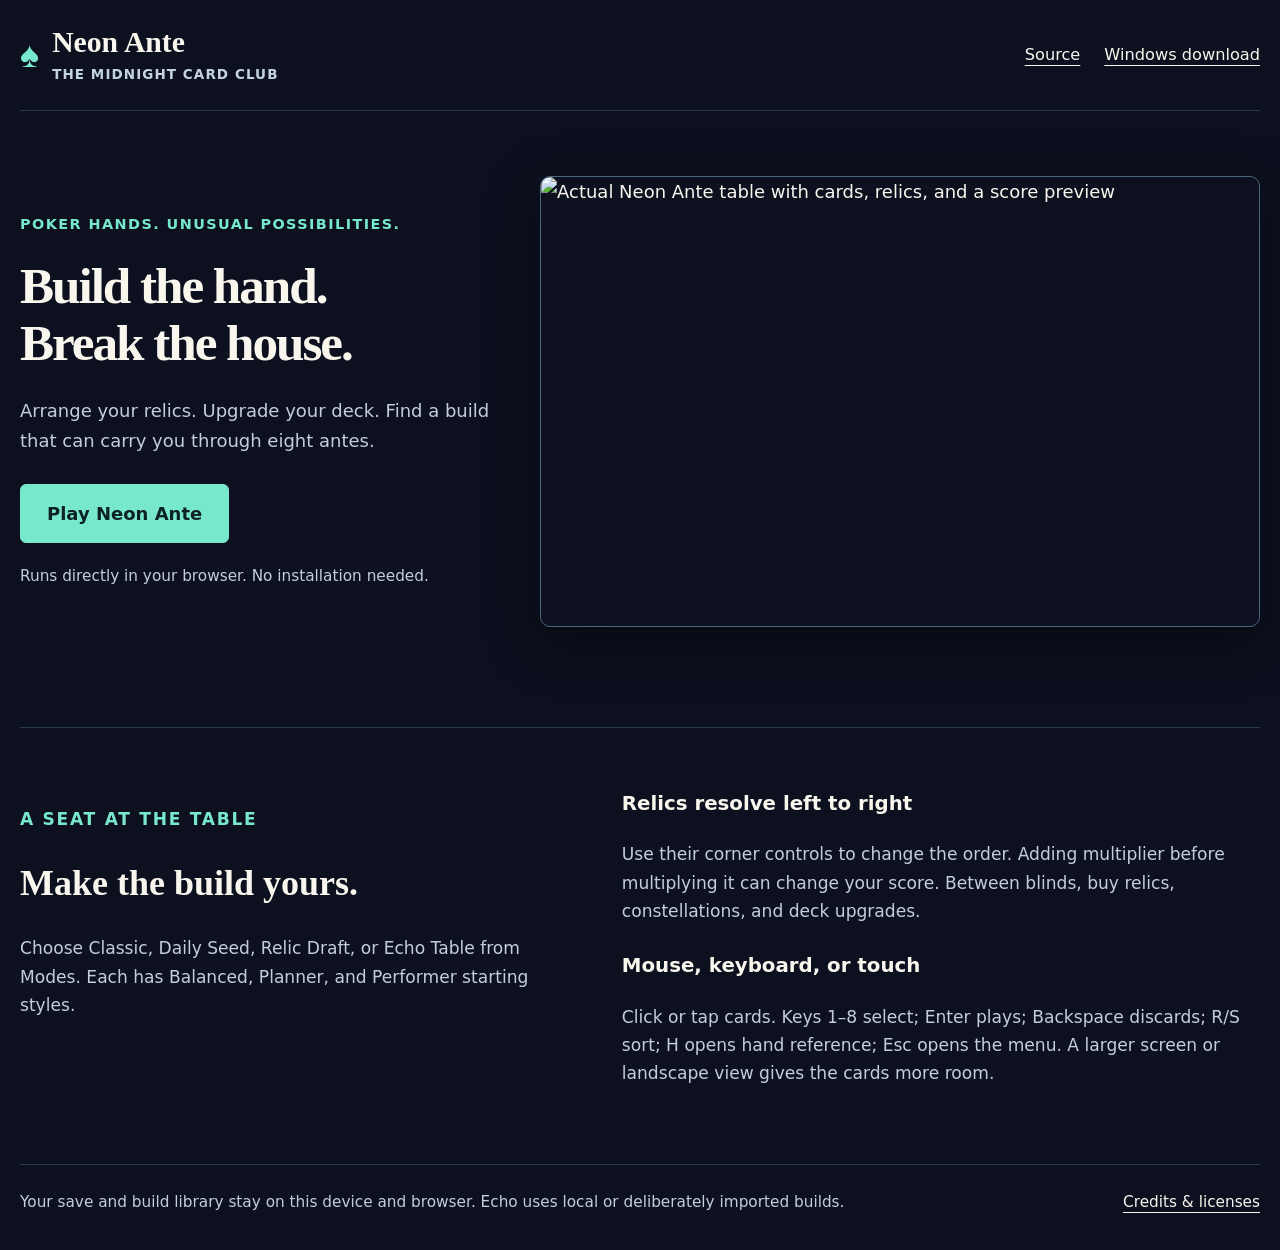
==== web/index.html @ 845fe392 "Add a complete WebAssembly browser edition with local saves" ====
<!doctype html>
<html lang="en"><head><meta charset="utf-8"><meta name="viewport" content="width=device-width,initial-scale=1"><meta name="theme-color" content="#0d111f"><meta name="description" content="Play Neon Ante Poker in your browser. Four run modes, relic synergies, drafting, and a Night Market. Your run saves on this device."><title>Neon Ante Poker — Play in your browser</title><link rel="stylesheet" href="styles.css"><script src="browser.js" defer></script></head>
<body><div class="game-shell"><header><a href="https://github.com/schwjh03/Neon-Ante-Poker" class="brand"><span aria-hidden="true">♠</span><span>Neon Ante<small>THE MIDNIGHT CARD CLUB</small></span></a><nav aria-label="Game links"><a href="https://github.com/schwjh03/Neon-Ante-Poker">Source</a><a href="https://github.com/schwjh03/Neon-Ante-Poker/releases/tag/v1.2.0">Windows download</a></nav></header>
<main><section id="start-screen" class="start-screen"><div class="start-copy"><p class="eyebrow">Poker hands. Unusual possibilities.</p><h1>Build the hand.<br>Break the house.</h1><p>Arrange your relics. Upgrade your deck. Find a build that can carry you through eight antes.</p><button id="play-game" type="button">Play Neon Ante</button><p id="loading-status" role="status">Runs directly in your browser. No installation needed.</p></div><img src="poster.png" alt="Actual Neon Ante table with cards, relics, and a score preview" width="1280" height="800"></section>
<section id="play-screen" hidden><div class="game-toolbar"><p id="storage-note" role="status">Your run stays in this browser.</p><div><button id="export-build" type="button">Export build</button><label class="file-button" for="build-upload">Import build<input type="file" id="build-upload" accept=".neonbuild,text/plain"></label><button id="fullscreen" type="button">Fullscreen</button></div></div><div id="game-frame" class="game-frame"><canvas id="canvas" width="1280" height="800" tabindex="0" aria-label="Neon Ante Poker game. Click cards to select up to five. Enter plays, Backspace discards, R and S sort. Escape opens the menu."></canvas></div><p id="table-status" class="table-status" role="status" aria-live="polite"></p><p id="build-status" role="status"></p></section>
<section class="how-to" aria-labelledby="how-title"><div><p class="eyebrow">A seat at the table</p><h2 id="how-title">Make the build yours.</h2><p>Choose Classic, Daily Seed, Relic Draft, or Echo Table from Modes. Each has Balanced, Planner, and Performer starting styles.</p></div><div><h3>Relics resolve left to right</h3><p>Use their corner controls to change the order. Adding multiplier before multiplying it can change your score. Between blinds, buy relics, constellations, and deck upgrades.</p><h3>Mouse, keyboard, or touch</h3><p>Click or tap cards. Keys 1–8 select; Enter plays; Backspace discards; R/S sort; H opens hand reference; Esc opens the menu. A larger screen or landscape view gives the cards more room.</p></div></section></main>
<footer><p id="browser-note">Your save and build library stay on this device and browser. Echo uses local or deliberately imported builds.</p><a href="THIRD_PARTY.md">Credits &amp; licenses</a></footer></div></body></html>
---- web/styles.css ----
:root{color-scheme:dark;font:18px/1.65 system-ui,Segoe UI,Arial,sans-serif;color:#f8f6ed;background:#0d111f;--mint:#78e8cd;--muted:#c2cddd;--line:#41536d}*{box-sizing:border-box}body{margin:0}a{color:inherit;text-underline-offset:5px}a:hover{color:var(--mint)}button,input{font:inherit}button,.file-button{cursor:pointer}a:focus-visible,button:focus-visible,canvas:focus-visible,.file-button:focus-within{outline:3px solid #80e9d1;outline-offset:4px}[hidden]{display:none!important}.game-shell{width:min(1380px,calc(100% - 40px));margin:auto}header{display:flex;justify-content:space-between;align-items:center;padding:26px 0;gap:24px;border-bottom:1px solid #29394f}.brand{display:flex;gap:13px;align-items:center;text-decoration:none;font:700 1.65rem Georgia,serif}.brand>span:first-child{font-size:2rem;color:var(--mint)}.brand small{display:block;font:650 .75rem/1.5 system-ui;color:#c4d3e4;letter-spacing:.08em;margin-top:5px}nav{display:flex;gap:24px;font-size:.9rem}.start-screen{display:grid;grid-template-columns:.8fr 1.2fr;gap:40px;align-items:center;padding:65px 0}.eyebrow{text-transform:uppercase;font-size:.8rem;letter-spacing:.1em;font-weight:650;color:var(--mint)}h1{font:700 clamp(2.5rem,4vw,4rem)/1.12 Georgia,serif;letter-spacing:-.04em;margin:20px 0 25px}h2{font:700 2rem/1.15 Georgia,serif}h3{font-size:1.1rem}p{color:var(--muted)}.start-copy>p:not(.eyebrow){max-width:480px}.start-screen>img{width:100%;height:auto;box-shadow:0 15px 55px #0007;border:1px solid #4b677b;border-radius:10px}button,.file-button{display:inline-flex;align-items:center;justify-content:center;min-height:46px;padding:10px 17px;border:1px solid #51677f;border-radius:6px;background:#1b2b41;color:#f1f6ff;font-size:.9rem;font-weight:600;text-decoration:none}button:hover,.file-button:hover{background:#2b4660}#play-game{background:var(--mint);border-color:var(--mint);color:#0d2224;padding:14px 26px;min-height:54px;font-size:1rem;margin-top:10px}#play-game:disabled{background:#324c52;color:#c5dad9;cursor:wait}#loading-status{font-size:.85rem;margin-top:21px}.game-toolbar{display:flex;align-items:center;justify-content:space-between;gap:20px;padding:20px 0}.game-toolbar p{font-size:.85rem;margin:0}.game-toolbar>div{display:flex;gap:9px;flex-wrap:wrap}.file-button input{position:absolute;width:1px;height:1px;opacity:0;overflow:hidden}.game-frame{background:#0d111f;border:1px solid #56718a;border-radius:9px;overflow:hidden}canvas{display:block;width:100%;height:auto;aspect-ratio:1.6;touch-action:none}.table-status{font-size:.9rem;color:#daece6;min-height:30px;margin:15px 0 0}#build-status{font-size:.9rem;color:#e6ce91;min-height:24px;margin:8px 0 0}.how-to{display:grid;grid-template-columns:1fr 1.2fr;gap:70px;padding:60px 0;border-top:1px solid #29394f;margin-top:35px}.how-to h3{margin-top:25px}.how-to h3:first-child{margin-top:0}.how-to p{font-size:.95rem}footer{padding:25px 0 35px;border-top:1px solid #29394f;display:flex;align-items:start;gap:35px;justify-content:space-between;font-size:.85rem}footer p{margin:0;max-width:900px}.game-frame:fullscreen{display:flex;align-items:center;justify-content:center;border:0;border-radius:0}.game-frame:fullscreen canvas{width:min(100vw,160vh);height:auto;max-height:100vh;object-fit:contain}@media(max-width:950px){.start-screen{grid-template-columns:1fr;gap:35px;padding:40px 0}.start-copy{max-width:650px}.how-to{gap:35px}.game-toolbar{display:block}.game-toolbar>div{margin-top:14px}nav{flex-wrap:wrap;gap:12px 20px}}@media(max-width:600px){.game-shell{width:calc(100% - 24px)}header{display:block;padding:20px 0}nav{margin-top:20px}.brand{font-size:1.5rem}h1{font-size:2.8rem}.how-to{grid-template-columns:1fr;gap:20px;padding:35px 0}.game-toolbar button,.file-button{font-size:.85rem;padding:9px 13px}footer{display:block}footer a{display:inline-block;margin-top:18px}.table-status{font-size:.85rem}}@media(prefers-reduced-motion:reduce){*{scroll-behavior:auto!important}}
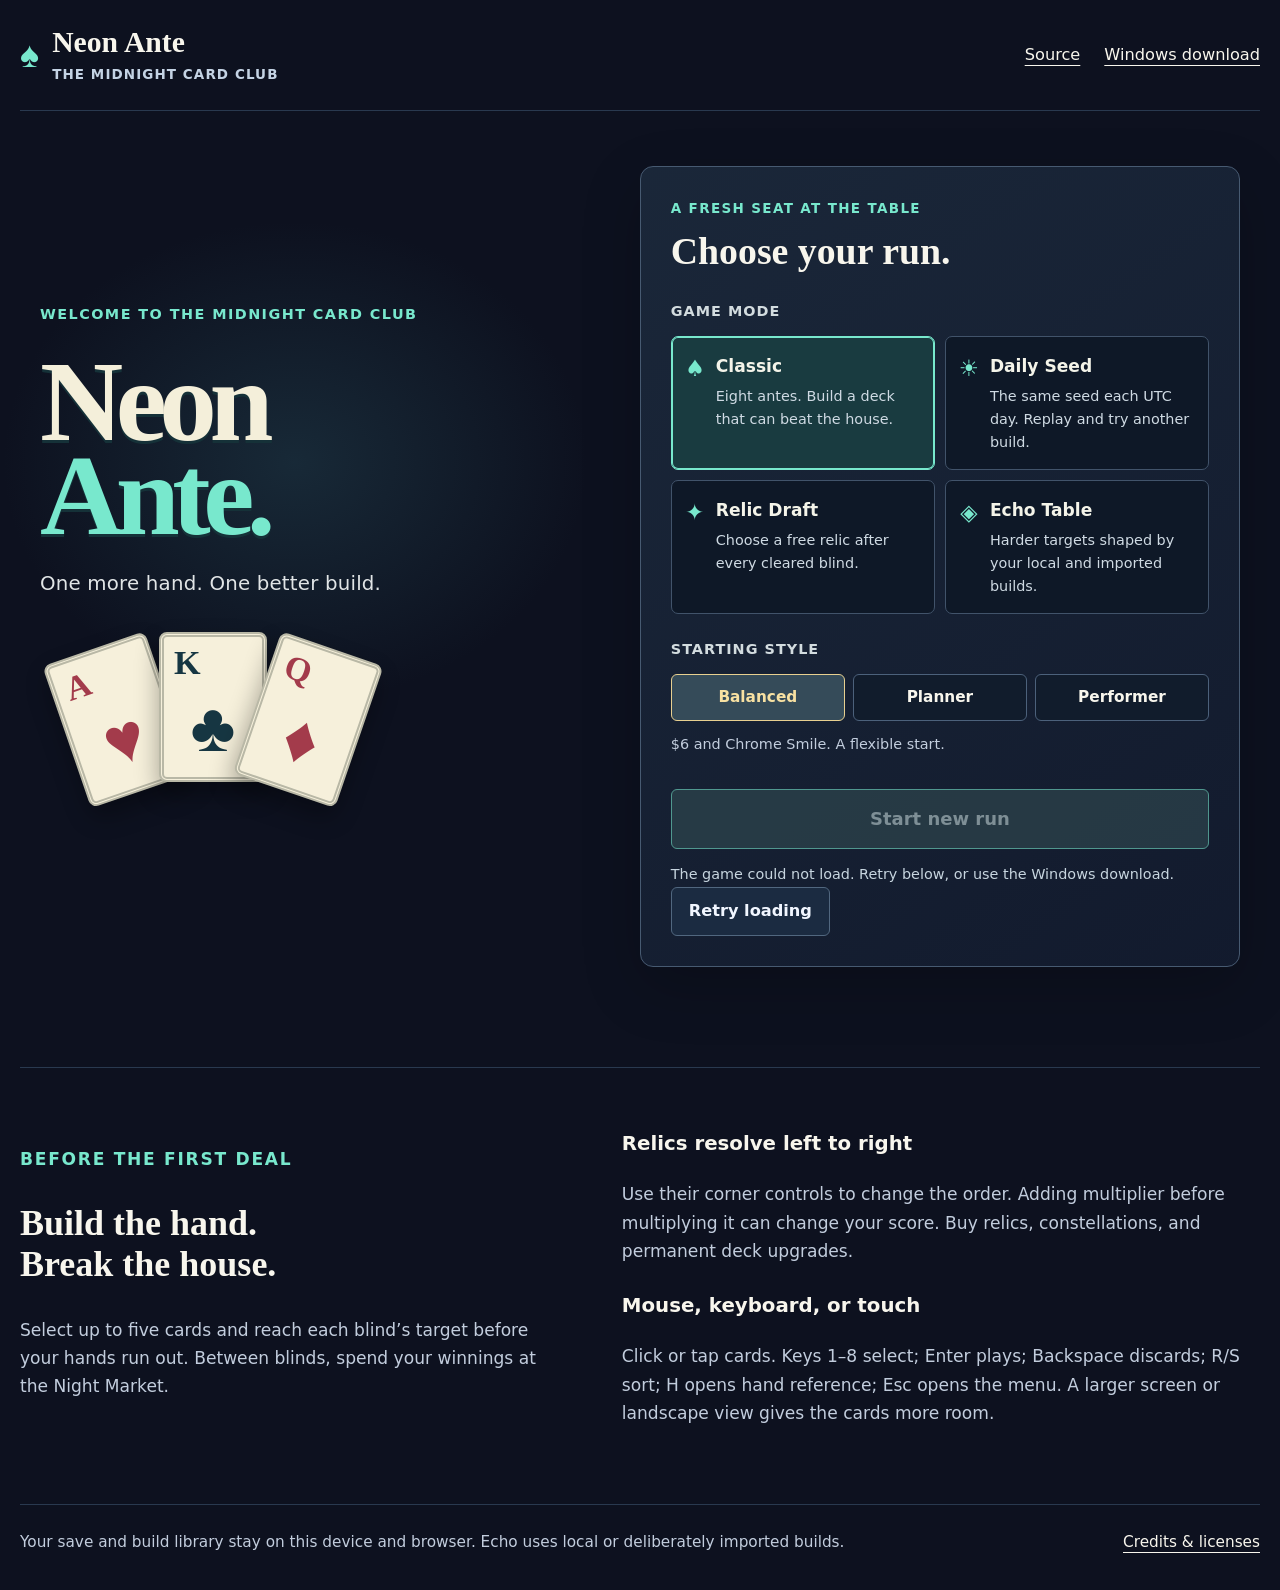
==== commit 53140aa4: "Add a proper browser title menu and explicit run selection" ====
--- a/web/index.html
+++ b/web/index.html
@@ -1,7 +1,37 @@
 <!doctype html>
-<html lang="en"><head><meta charset="utf-8"><meta name="viewport" content="width=device-width,initial-scale=1"><meta name="theme-color" content="#0d111f"><meta name="description" content="Play Neon Ante Poker in your browser. Four run modes, relic synergies, drafting, and a Night Market. Your run saves on this device."><title>Neon Ante Poker — Play in your browser</title><link rel="stylesheet" href="styles.css"><script src="browser.js" defer></script></head>
-<body><div class="game-shell"><header><a href="https://github.com/schwjh03/Neon-Ante-Poker" class="brand"><span aria-hidden="true">♠</span><span>Neon Ante<small>THE MIDNIGHT CARD CLUB</small></span></a><nav aria-label="Game links"><a href="https://github.com/schwjh03/Neon-Ante-Poker">Source</a><a href="https://github.com/schwjh03/Neon-Ante-Poker/releases/tag/v1.2.0">Windows download</a></nav></header>
-<main><section id="start-screen" class="start-screen"><div class="start-copy"><p class="eyebrow">Poker hands. Unusual possibilities.</p><h1>Build the hand.<br>Break the house.</h1><p>Arrange your relics. Upgrade your deck. Find a build that can carry you through eight antes.</p><button id="play-game" type="button">Play Neon Ante</button><p id="loading-status" role="status">Runs directly in your browser. No installation needed.</p></div><img src="poster.png" alt="Actual Neon Ante table with cards, relics, and a score preview" width="1280" height="800"></section>
-<section id="play-screen" hidden><div class="game-toolbar"><p id="storage-note" role="status">Your run stays in this browser.</p><div><button id="export-build" type="button">Export build</button><label class="file-button" for="build-upload">Import build<input type="file" id="build-upload" accept=".neonbuild,text/plain"></label><button id="fullscreen" type="button">Fullscreen</button></div></div><div id="game-frame" class="game-frame"><canvas id="canvas" width="1280" height="800" tabindex="0" aria-label="Neon Ante Poker game. Click cards to select up to five. Enter plays, Backspace discards, R and S sort. Escape opens the menu."></canvas></div><p id="table-status" class="table-status" role="status" aria-live="polite"></p><p id="build-status" role="status"></p></section>
-<section class="how-to" aria-labelledby="how-title"><div><p class="eyebrow">A seat at the table</p><h2 id="how-title">Make the build yours.</h2><p>Choose Classic, Daily Seed, Relic Draft, or Echo Table from Modes. Each has Balanced, Planner, and Performer starting styles.</p></div><div><h3>Relics resolve left to right</h3><p>Use their corner controls to change the order. Adding multiplier before multiplying it can change your score. Between blinds, buy relics, constellations, and deck upgrades.</p><h3>Mouse, keyboard, or touch</h3><p>Click or tap cards. Keys 1–8 select; Enter plays; Backspace discards; R/S sort; H opens hand reference; Esc opens the menu. A larger screen or landscape view gives the cards more room.</p></div></section></main>
-<footer><p id="browser-note">Your save and build library stay on this device and browser. Echo uses local or deliberately imported builds.</p><a href="THIRD_PARTY.md">Credits &amp; licenses</a></footer></div></body></html>
+<html lang="en">
+<head>
+<meta charset="utf-8"><meta name="viewport" content="width=device-width,initial-scale=1"><meta name="theme-color" content="#0d111f">
+<meta name="description" content="Play Neon Ante Poker. Choose your mode, build your deck, and break the house. Your run saves in this browser.">
+<title>Neon Ante Poker — The Midnight Card Club</title>
+<link rel="stylesheet" href="styles.css?v=title-1"><script src="browser.js?v=title-1" defer></script>
+</head>
+<body><div class="game-shell">
+<header><a href="https://github.com/schwjh03/Neon-Ante-Poker" class="brand"><span aria-hidden="true">♠</span><span>Neon Ante<small>THE MIDNIGHT CARD CLUB</small></span></a><nav aria-label="Game links"><a href="https://github.com/schwjh03/Neon-Ante-Poker">Source</a><a href="https://github.com/schwjh03/Neon-Ante-Poker/releases/tag/v1.2.0">Windows download</a></nav></header>
+<main>
+<section id="start-screen" class="start-screen" aria-labelledby="title-heading">
+<div class="start-copy">
+<p class="eyebrow">Welcome to the midnight card club</p>
+<h1 id="title-heading">Neon<br><em>Ante.</em></h1>
+<p class="title-tagline">One more hand. One better build.</p>
+<div class="card-fan" aria-hidden="true"><span class="title-card red">A<small>♥</small></span><span class="title-card">K<small>♣</small></span><span class="title-card red">Q<small>♦</small></span></div>
+<div id="saved-run" class="saved-run" hidden><span class="eyebrow">Your table is waiting</span><p id="save-summary"></p><button id="continue-run" type="button">Continue saved run</button></div>
+<p id="no-save" class="save-hint" hidden>No saved run yet. Choose your mode to take a seat.</p>
+</div>
+<div class="run-picker"><p class="eyebrow">A fresh seat at the table</p><h2>Choose your run.</h2>
+<fieldset class="mode-options"><legend>Game mode</legend>
+<label class="mode-option"><input type="radio" name="mode" value="0" checked><span class="mode-mark" aria-hidden="true">♠</span><span><strong>Classic</strong><small>Eight antes. Build a deck that can beat the house.</small></span></label>
+<label class="mode-option"><input type="radio" name="mode" value="1"><span class="mode-mark" aria-hidden="true">☀</span><span><strong>Daily Seed</strong><small>The same seed each UTC day. Replay and try another build.</small></span></label>
+<label class="mode-option"><input type="radio" name="mode" value="2"><span class="mode-mark" aria-hidden="true">✦</span><span><strong>Relic Draft</strong><small>Choose a free relic after every cleared blind.</small></span></label>
+<label class="mode-option"><input type="radio" name="mode" value="3"><span class="mode-mark" aria-hidden="true">◈</span><span><strong>Echo Table</strong><small>Harder targets shaped by your local and imported builds.</small></span></label>
+</fieldset>
+<fieldset class="starter-options"><legend>Starting style</legend>
+<label><input type="radio" name="starter" value="0" checked><span>Balanced</span></label><label><input type="radio" name="starter" value="1"><span>Planner</span></label><label><input type="radio" name="starter" value="2"><span>Performer</span></label>
+</fieldset>
+<p id="starter-description" class="starter-description">$6 and Chrome Smile. A flexible start.</p>
+<button id="play-game" type="button" disabled>Start new run</button><p id="loading-status" role="status">Loading the card club…</p><button id="retry-load" type="button" hidden>Retry loading</button>
+</div></section>
+<dialog id="replace-run" aria-labelledby="replace-heading" aria-describedby="replace-description"><p class="eyebrow">A new beginning</p><h2 id="replace-heading">Replace your saved run?</h2><p id="replace-description">Starting a new run replaces your current progress. Your saved build library stays available.</p><p id="new-run-summary"></p><div class="dialog-actions"><button id="cancel-new-run" type="button">Keep saved run</button><button id="confirm-new-run" class="primary" type="button">Start new run</button></div></dialog>
+<section id="play-screen" hidden aria-label="Game table"><div class="game-toolbar"><p id="storage-note" role="status">Your run stays in this browser.</p><div><button id="title-menu" type="button">Main menu</button><button id="export-build" type="button">Export build</button><label class="file-button" for="build-upload">Import build<input type="file" id="build-upload" accept=".neonbuild,text/plain"></label><button id="fullscreen" type="button">Fullscreen</button></div></div><div id="game-frame" class="game-frame"><canvas id="canvas" width="1280" height="800" tabindex="0" aria-label="Neon Ante Poker game. Click cards to select up to five. Enter plays, Backspace discards, R and S sort. Escape opens the menu."></canvas></div><p id="table-status" class="table-status" role="status" aria-live="polite"></p><p id="build-status" role="status"></p></section>
+<section class="how-to" aria-labelledby="how-title"><div><p class="eyebrow">Before the first deal</p><h2 id="how-title">Build the hand.<br>Break the house.</h2><p>Select up to five cards and reach each blind’s target before your hands run out. Between blinds, spend your winnings at the Night Market.</p></div><div><h3>Relics resolve left to right</h3><p>Use their corner controls to change the order. Adding multiplier before multiplying it can change your score. Buy relics, constellations, and permanent deck upgrades.</p><h3>Mouse, keyboard, or touch</h3><p>Click or tap cards. Keys 1–8 select; Enter plays; Backspace discards; R/S sort; H opens hand reference; Esc opens the menu. A larger screen or landscape view gives the cards more room.</p></div></section>
+</main><footer><p>Your save and build library stay on this device and browser. Echo uses local or deliberately imported builds.</p><a href="THIRD_PARTY.md">Credits &amp; licenses</a></footer></div></body></html>
--- a/web/styles.css
+++ b/web/styles.css
@@ -1 +1,57 @@
 :root{color-scheme:dark;font:18px/1.65 system-ui,Segoe UI,Arial,sans-serif;color:#f8f6ed;background:#0d111f;--mint:#78e8cd;--muted:#c2cddd;--line:#41536d}*{box-sizing:border-box}body{margin:0}a{color:inherit;text-underline-offset:5px}a:hover{color:var(--mint)}button,input{font:inherit}button,.file-button{cursor:pointer}a:focus-visible,button:focus-visible,canvas:focus-visible,.file-button:focus-within{outline:3px solid #80e9d1;outline-offset:4px}[hidden]{display:none!important}.game-shell{width:min(1380px,calc(100% - 40px));margin:auto}header{display:flex;justify-content:space-between;align-items:center;padding:26px 0;gap:24px;border-bottom:1px solid #29394f}.brand{display:flex;gap:13px;align-items:center;text-decoration:none;font:700 1.65rem Georgia,serif}.brand>span:first-child{font-size:2rem;color:var(--mint)}.brand small{display:block;font:650 .75rem/1.5 system-ui;color:#c4d3e4;letter-spacing:.08em;margin-top:5px}nav{display:flex;gap:24px;font-size:.9rem}.start-screen{display:grid;grid-template-columns:.8fr 1.2fr;gap:40px;align-items:center;padding:65px 0}.eyebrow{text-transform:uppercase;font-size:.8rem;letter-spacing:.1em;font-weight:650;color:var(--mint)}h1{font:700 clamp(2.5rem,4vw,4rem)/1.12 Georgia,serif;letter-spacing:-.04em;margin:20px 0 25px}h2{font:700 2rem/1.15 Georgia,serif}h3{font-size:1.1rem}p{color:var(--muted)}.start-copy>p:not(.eyebrow){max-width:480px}.start-screen>img{width:100%;height:auto;box-shadow:0 15px 55px #0007;border:1px solid #4b677b;border-radius:10px}button,.file-button{display:inline-flex;align-items:center;justify-content:center;min-height:46px;padding:10px 17px;border:1px solid #51677f;border-radius:6px;background:#1b2b41;color:#f1f6ff;font-size:.9rem;font-weight:600;text-decoration:none}button:hover,.file-button:hover{background:#2b4660}#play-game{background:var(--mint);border-color:var(--mint);color:#0d2224;padding:14px 26px;min-height:54px;font-size:1rem;margin-top:10px}#play-game:disabled{background:#324c52;color:#c5dad9;cursor:wait}#loading-status{font-size:.85rem;margin-top:21px}.game-toolbar{display:flex;align-items:center;justify-content:space-between;gap:20px;padding:20px 0}.game-toolbar p{font-size:.85rem;margin:0}.game-toolbar>div{display:flex;gap:9px;flex-wrap:wrap}.file-button input{position:absolute;width:1px;height:1px;opacity:0;overflow:hidden}.game-frame{background:#0d111f;border:1px solid #56718a;border-radius:9px;overflow:hidden}canvas{display:block;width:100%;height:auto;aspect-ratio:1.6;touch-action:none}.table-status{font-size:.9rem;color:#daece6;min-height:30px;margin:15px 0 0}#build-status{font-size:.9rem;color:#e6ce91;min-height:24px;margin:8px 0 0}.how-to{display:grid;grid-template-columns:1fr 1.2fr;gap:70px;padding:60px 0;border-top:1px solid #29394f;margin-top:35px}.how-to h3{margin-top:25px}.how-to h3:first-child{margin-top:0}.how-to p{font-size:.95rem}footer{padding:25px 0 35px;border-top:1px solid #29394f;display:flex;align-items:start;gap:35px;justify-content:space-between;font-size:.85rem}footer p{margin:0;max-width:900px}.game-frame:fullscreen{display:flex;align-items:center;justify-content:center;border:0;border-radius:0}.game-frame:fullscreen canvas{width:min(100vw,160vh);height:auto;max-height:100vh;object-fit:contain}@media(max-width:950px){.start-screen{grid-template-columns:1fr;gap:35px;padding:40px 0}.start-copy{max-width:650px}.how-to{gap:35px}.game-toolbar{display:block}.game-toolbar>div{margin-top:14px}nav{flex-wrap:wrap;gap:12px 20px}}@media(max-width:600px){.game-shell{width:calc(100% - 24px)}header{display:block;padding:20px 0}nav{margin-top:20px}.brand{font-size:1.5rem}h1{font-size:2.8rem}.how-to{grid-template-columns:1fr;gap:20px;padding:35px 0}.game-toolbar button,.file-button{font-size:.85rem;padding:9px 13px}footer{display:block}footer a{display:inline-block;margin-top:18px}.table-status{font-size:.85rem}}@media(prefers-reduced-motion:reduce){*{scroll-behavior:auto!important}}
+
+/* Title screen: the table stays hidden and paused until the player chooses a run. */
+.start-screen{grid-template-columns:minmax(0,.85fr) minmax(0,1fr);gap:clamp(40px,7vw,110px);padding:55px 20px 65px;align-items:center}
+.start-copy{position:relative;min-width:0}
+.start-copy:before{content:"";position:absolute;inset:-70px -40px 25%;z-index:-1;background:radial-gradient(ellipse,#25485670,transparent 70%);pointer-events:none}
+#title-heading{font:700 clamp(5rem,9vw,8rem)/.82 Georgia,serif;letter-spacing:-.065em;margin:27px 0 25px;color:#f4efda;text-shadow:0 3px #153138}
+#title-heading em{color:var(--mint);font-style:normal}
+.title-tagline{font-size:1.1rem;color:#e1e5e6;letter-spacing:.01em}
+.card-fan{height:190px;position:relative;margin:32px 0 22px;max-width:350px;isolation:isolate}
+.title-card{position:absolute;left:58px;top:7px;width:108px;height:150px;border-radius:8px;background:#f6f0db;color:#163642;border:5px double #b9b8a6;box-shadow:0 12px 25px #0005;font:700 1.9rem Georgia,serif;padding:7px 10px;transform:rotate(-19deg);transform-origin:50% 120%;user-select:none}
+.title-card small{display:block;text-align:center;font-size:3.8rem;margin-top:12px;line-height:1}
+.title-card:nth-child(2){left:119px;top:0;transform:rotate(0deg)}
+.title-card:nth-child(3){left:180px;top:7px;transform:rotate(19deg)}
+.title-card.red{color:#a33b4b}
+.saved-run{padding:20px 0 0;border-top:1px solid #42576c;max-width:450px}
+.saved-run p{font-size:.9rem;margin:10px 0 16px;color:#dbe6ed;line-height:1.7}
+#continue-run{width:100%;color:#091c22;background:#e8d090;border-color:#e8d090;min-height:52px;font-size:1rem}
+#continue-run:hover{background:#fae5ad}
+.save-hint{font-size:.9rem;max-width:350px}
+.run-picker{background:linear-gradient(145deg,#1c293ce6,#131b2fe6);border:1px solid #475a71;border-radius:13px;padding:30px;box-shadow:0 20px 60px #0003;min-width:0}
+.run-picker>.eyebrow{margin:0 0 10px;font-size:.75rem}
+.run-picker h2{font-size:2.1rem;margin:0 0 27px}
+fieldset{border:0;padding:0;margin:0;min-width:0}
+legend{padding:0;margin-bottom:12px;font-size:.8rem;color:#d3dcdf;font-weight:650;letter-spacing:.07em;text-transform:uppercase}
+.mode-options{display:grid;grid-template-columns:1fr 1fr;gap:10px}
+.mode-option{display:flex;position:relative;align-items:flex-start;gap:10px;border:1px solid #41536a;border-radius:7px;padding:15px 12px;cursor:pointer;background:#0e1827;min-height:122px;transition:border-color .15s,background .15s}
+.mode-option:hover{border-color:#92bfb9;background:#182c38}
+.mode-option:has(input:checked){border-color:var(--mint);background:#193b40;box-shadow:inset 0 0 0 1px var(--mint)}
+.mode-option input,.starter-options input{position:absolute;opacity:0;width:1px;height:1px}
+.mode-option:has(input:focus-visible),.starter-options label:has(input:focus-visible){outline:3px solid #e8d090;outline-offset:4px}
+.mode-mark{color:var(--mint);font-size:1.25rem;line-height:1.5;width:22px;flex-shrink:0;text-align:center}
+.mode-option strong{font-size:.95rem;display:block;color:#f4f4e9;margin-bottom:5px}
+.mode-option small{display:block;color:#cfdae3;font-size:.8rem;line-height:1.6}
+.starter-options{display:flex;gap:8px;margin-top:24px}
+.starter-options label{position:relative;flex:1;cursor:pointer;min-width:0;border:1px solid #4c617b;border-radius:6px;text-align:center;background:#111c2c}
+.starter-options span{display:block;font-size:.85rem;padding:10px 6px;font-weight:600}
+.starter-options label:has(input:checked){background:#354b59;border-color:#e8d090;color:#f8e1a2}
+.starter-description{font-size:.8rem;line-height:1.6;min-height:44px;margin:12px 0}
+#play-game{display:block;width:100%;margin:0;font-size:1rem;min-height:54px}
+#play-game:hover:not(:disabled){background:#9df5df}
+#loading-status{font-size:.8rem;line-height:1.6;min-height:24px;margin:14px 0 0;color:#c7d5df}
+button:disabled{opacity:.6;cursor:wait}
+#replace-run{color:#f8f6ed;background:#192539;border:1px solid #688399;border-radius:12px;padding:32px;width:min(540px,calc(100% - 32px));box-shadow:0 25px 100px #0008}
+#replace-run::backdrop{background:#060a18c9;backdrop-filter:blur(5px)}
+#replace-run h2{font-size:1.8rem;margin:15px 0 20px}
+#replace-run p{font-size:.95rem}
+#new-run-summary{padding:14px;border:1px solid #567184;border-radius:6px;color:#f0da9f}
+.dialog-actions{display:flex;flex-wrap:wrap;gap:12px;margin-top:25px;justify-content:flex-end}
+.dialog-actions .primary{background:var(--mint);color:#102b31;border-color:var(--mint)}
+.is-playing .how-to,.is-playing footer{display:none}
+.is-playing header{padding:14px 0}
+.game-toolbar>div{justify-content:flex-end}
+@media(max-width:1050px){.start-screen{gap:35px;padding:45px 0}.run-picker{padding:24px}.mode-options{grid-template-columns:1fr}.mode-option{min-height:0;padding:11px 12px}.mode-option strong{margin-bottom:2px}.card-fan{margin-top:40px}}
+@media(max-width:720px){.start-screen{grid-template-columns:1fr;padding:35px 0;gap:30px}.start-copy{display:flex;flex-direction:column;align-items:center;text-align:center}.start-copy>.eyebrow{font-size:.7rem;margin:0}#title-heading{font-size:5rem;line-height:.9;margin:22px 0 14px}#title-heading br{display:none}#title-heading em:before{content:" "}.title-tagline{font-size:.95rem;margin:0}.card-fan{display:none}.saved-run{margin:24px 0 0;width:100%;max-width:none;padding-top:18px}.saved-run .eyebrow{font-size:.75rem}.saved-run p{margin:7px 0 13px}.save-hint{margin:18px 0 0}.run-picker{padding:22px}.mode-options{grid-template-columns:1fr 1fr}.mode-option{display:block;padding:13px;min-height:155px}.mode-mark{display:block;margin-bottom:5px}.starter-options span{font-size:.8rem}.run-picker h2{font-size:1.8rem;margin-bottom:22px}.starter-description{min-height:52px}.game-toolbar>div{justify-content:flex-start}.game-toolbar button{font-size:.75rem}.is-playing nav{display:none}.is-playing header{padding:10px 0}.is-playing .brand{font-size:1.2rem}.is-playing .brand small{font-size:.65rem}.is-playing .game-toolbar{padding:12px 0}}
+@media(prefers-reduced-motion:reduce){.mode-option{transition:none}}
+@media(max-width:720px){.start-copy:before{inset:-20px 0 0}#title-heading{font-size:clamp(2.6rem,13vw,5rem);max-width:100%}}
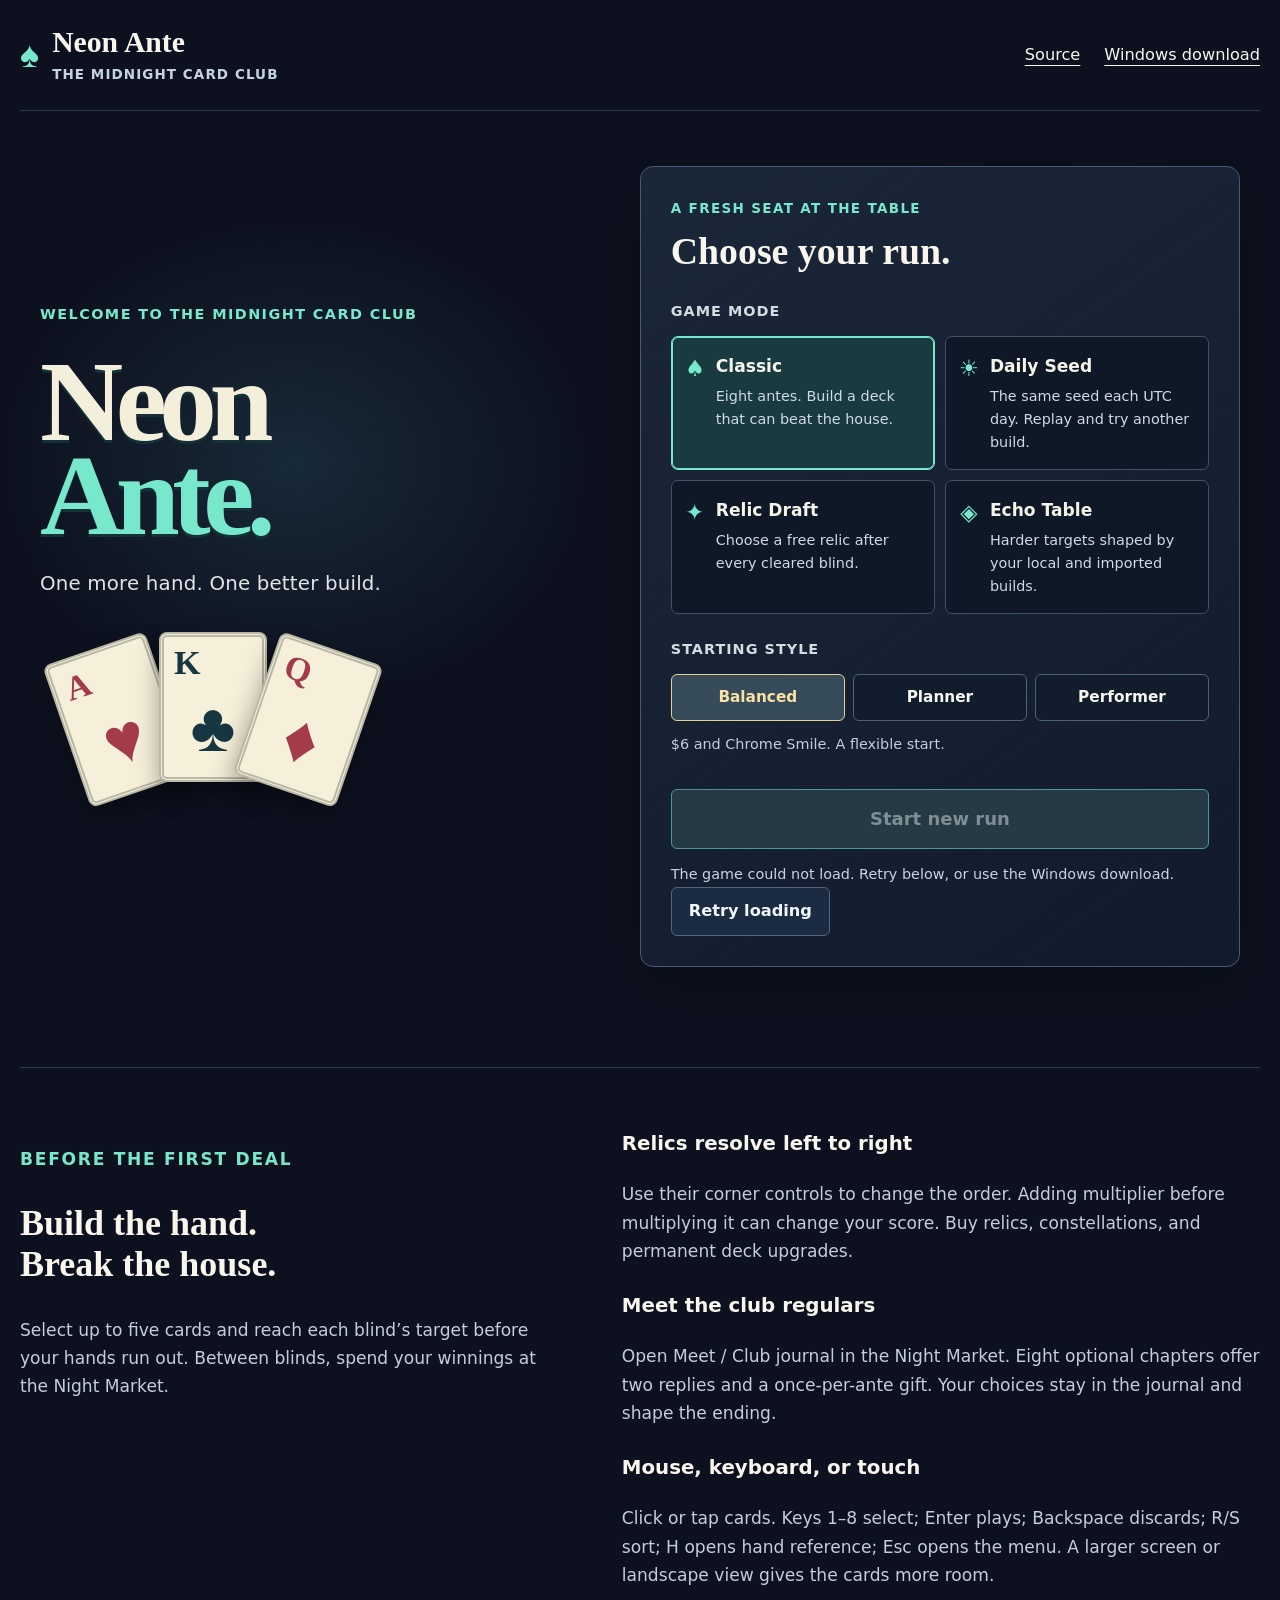
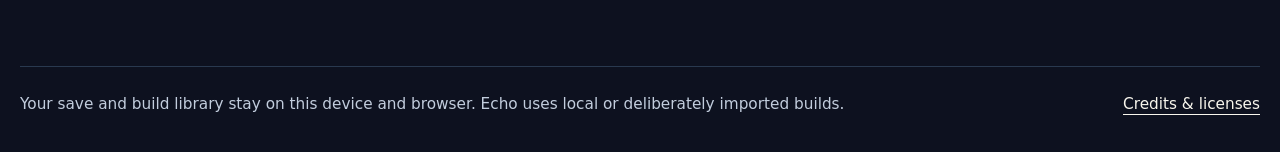
==== commit 942d64ad: "Add eight branching Midnight Club story chapters" ====
--- a/web/index.html
+++ b/web/index.html
@@ -4,10 +4,10 @@
 <meta charset="utf-8"><meta name="viewport" content="width=device-width,initial-scale=1"><meta name="theme-color" content="#0d111f">
 <meta name="description" content="Play Neon Ante Poker. Choose your mode, build your deck, and break the house. Your run saves in this browser.">
 <title>Neon Ante Poker — The Midnight Card Club</title>
-<link rel="stylesheet" href="styles.css?v=title-1"><script src="browser.js?v=title-1" defer></script>
+<link rel="stylesheet" href="styles.css?v=club-story-1"><script src="browser.js?v=club-story-1" defer></script>
 </head>
 <body><div class="game-shell">
-<header><a href="https://github.com/schwjh03/Neon-Ante-Poker" class="brand"><span aria-hidden="true">♠</span><span>Neon Ante<small>THE MIDNIGHT CARD CLUB</small></span></a><nav aria-label="Game links"><a href="https://github.com/schwjh03/Neon-Ante-Poker">Source</a><a href="https://github.com/schwjh03/Neon-Ante-Poker/releases/tag/v1.2.0">Windows download</a></nav></header>
+<header><a href="https://github.com/schwjh03/Neon-Ante-Poker" class="brand"><span aria-hidden="true">♠</span><span>Neon Ante<small>THE MIDNIGHT CARD CLUB</small></span></a><nav aria-label="Game links"><a href="https://github.com/schwjh03/Neon-Ante-Poker">Source</a><a href="https://github.com/schwjh03/Neon-Ante-Poker/raw/refs/heads/main/docs/downloads/Neon-Ante-Poker-3D-Preview-Windows-x64.zip">Windows download</a></nav></header>
 <main>
 <section id="start-screen" class="start-screen" aria-labelledby="title-heading">
 <div class="start-copy">
@@ -33,5 +33,5 @@
 </div></section>
 <dialog id="replace-run" aria-labelledby="replace-heading" aria-describedby="replace-description"><p class="eyebrow">A new beginning</p><h2 id="replace-heading">Replace your saved run?</h2><p id="replace-description">Starting a new run replaces your current progress. Your saved build library stays available.</p><p id="new-run-summary"></p><div class="dialog-actions"><button id="cancel-new-run" type="button">Keep saved run</button><button id="confirm-new-run" class="primary" type="button">Start new run</button></div></dialog>
 <section id="play-screen" hidden aria-label="Game table"><div class="game-toolbar"><p id="storage-note" role="status">Your run stays in this browser.</p><div><button id="title-menu" type="button">Main menu</button><button id="export-build" type="button">Export build</button><label class="file-button" for="build-upload">Import build<input type="file" id="build-upload" accept=".neonbuild,text/plain"></label><button id="fullscreen" type="button">Fullscreen</button></div></div><div id="game-frame" class="game-frame"><canvas id="canvas" width="1280" height="800" tabindex="0" aria-label="Neon Ante Poker game. Click cards to select up to five. Enter plays, Backspace discards, R and S sort. Escape opens the menu."></canvas></div><p id="table-status" class="table-status" role="status" aria-live="polite"></p><p id="build-status" role="status"></p></section>
-<section class="how-to" aria-labelledby="how-title"><div><p class="eyebrow">Before the first deal</p><h2 id="how-title">Build the hand.<br>Break the house.</h2><p>Select up to five cards and reach each blind’s target before your hands run out. Between blinds, spend your winnings at the Night Market.</p></div><div><h3>Relics resolve left to right</h3><p>Use their corner controls to change the order. Adding multiplier before multiplying it can change your score. Buy relics, constellations, and permanent deck upgrades.</p><h3>Mouse, keyboard, or touch</h3><p>Click or tap cards. Keys 1–8 select; Enter plays; Backspace discards; R/S sort; H opens hand reference; Esc opens the menu. A larger screen or landscape view gives the cards more room.</p></div></section>
+<section class="how-to" aria-labelledby="how-title"><div><p class="eyebrow">Before the first deal</p><h2 id="how-title">Build the hand.<br>Break the house.</h2><p>Select up to five cards and reach each blind’s target before your hands run out. Between blinds, spend your winnings at the Night Market.</p></div><div><h3>Relics resolve left to right</h3><p>Use their corner controls to change the order. Adding multiplier before multiplying it can change your score. Buy relics, constellations, and permanent deck upgrades.</p><h3>Meet the club regulars</h3><p>Open Meet / Club journal in the Night Market. Eight optional chapters offer two replies and a once-per-ante gift. Your choices stay in the journal and shape the ending.</p><h3>Mouse, keyboard, or touch</h3><p>Click or tap cards. Keys 1–8 select; Enter plays; Backspace discards; R/S sort; H opens hand reference; Esc opens the menu. A larger screen or landscape view gives the cards more room.</p></div></section>
 </main><footer><p>Your save and build library stay on this device and browser. Echo uses local or deliberately imported builds.</p><a href="THIRD_PARTY.md">Credits &amp; licenses</a></footer></div></body></html>
